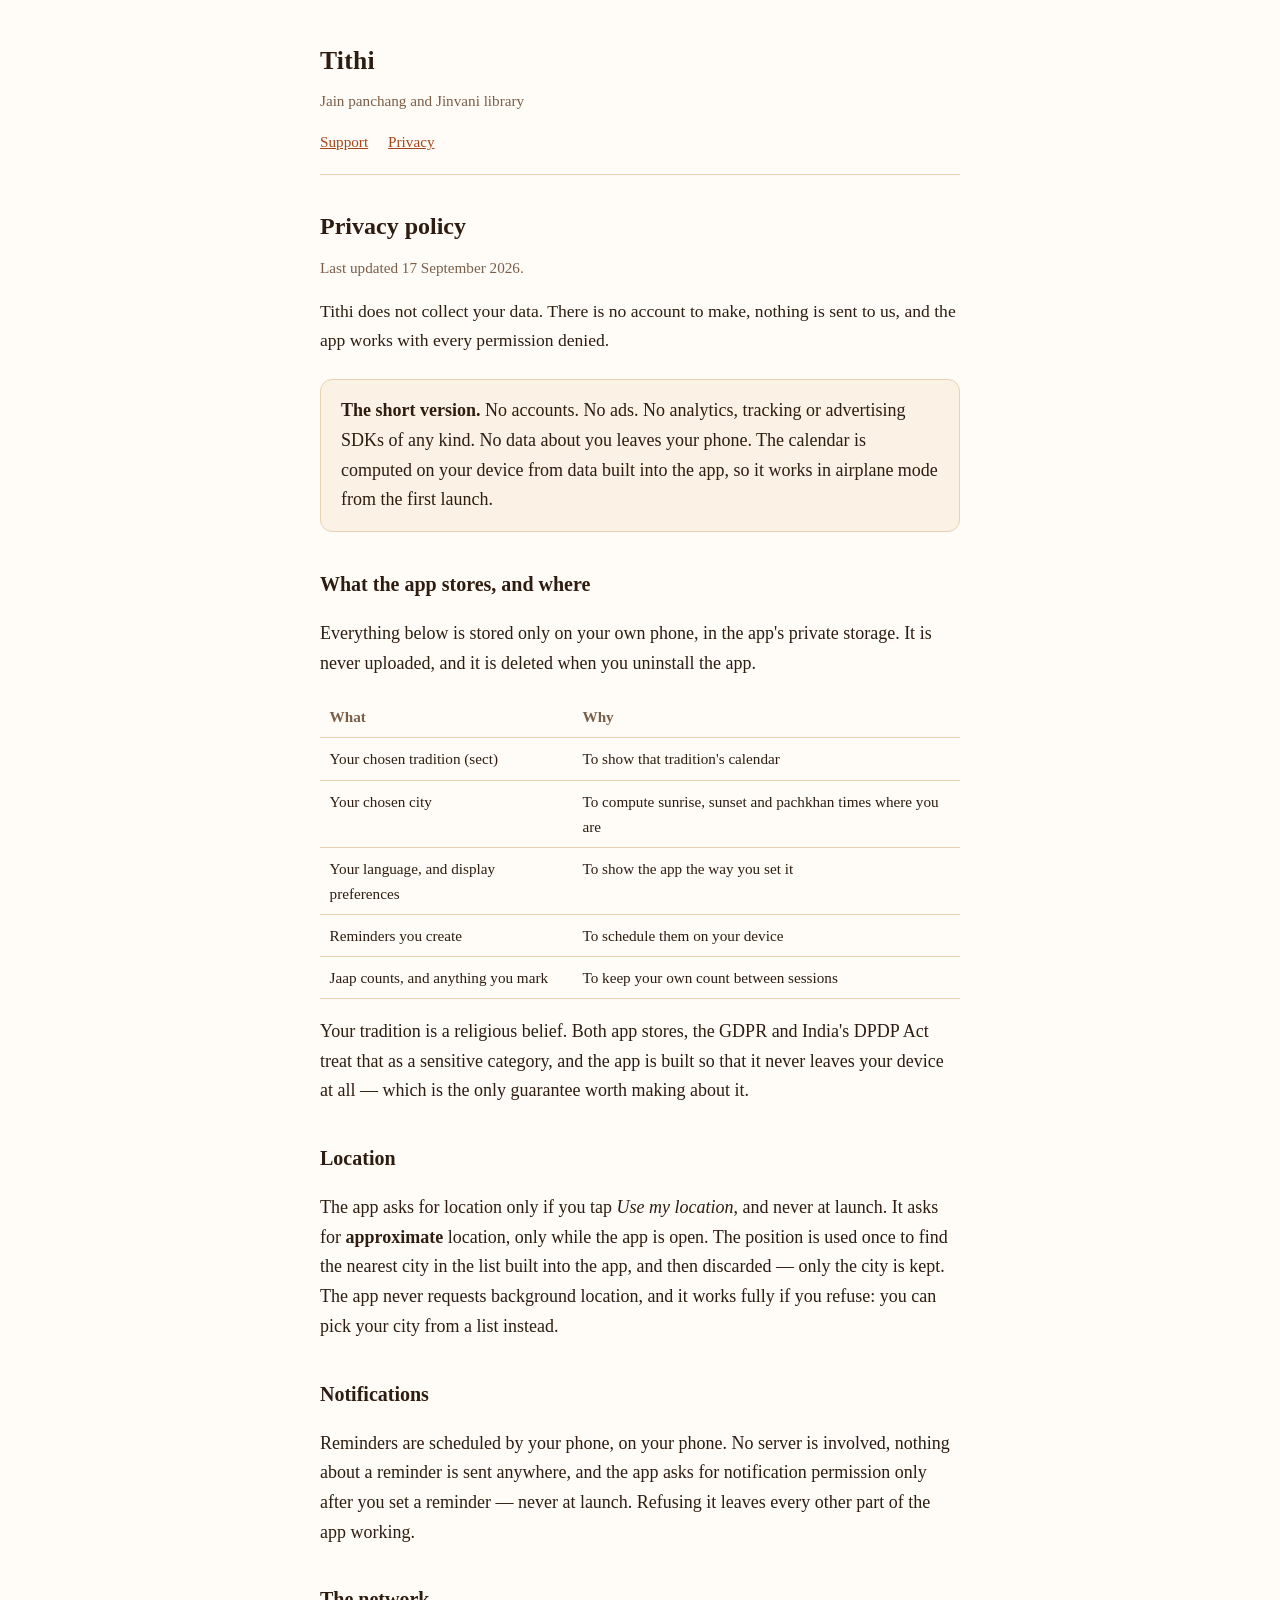
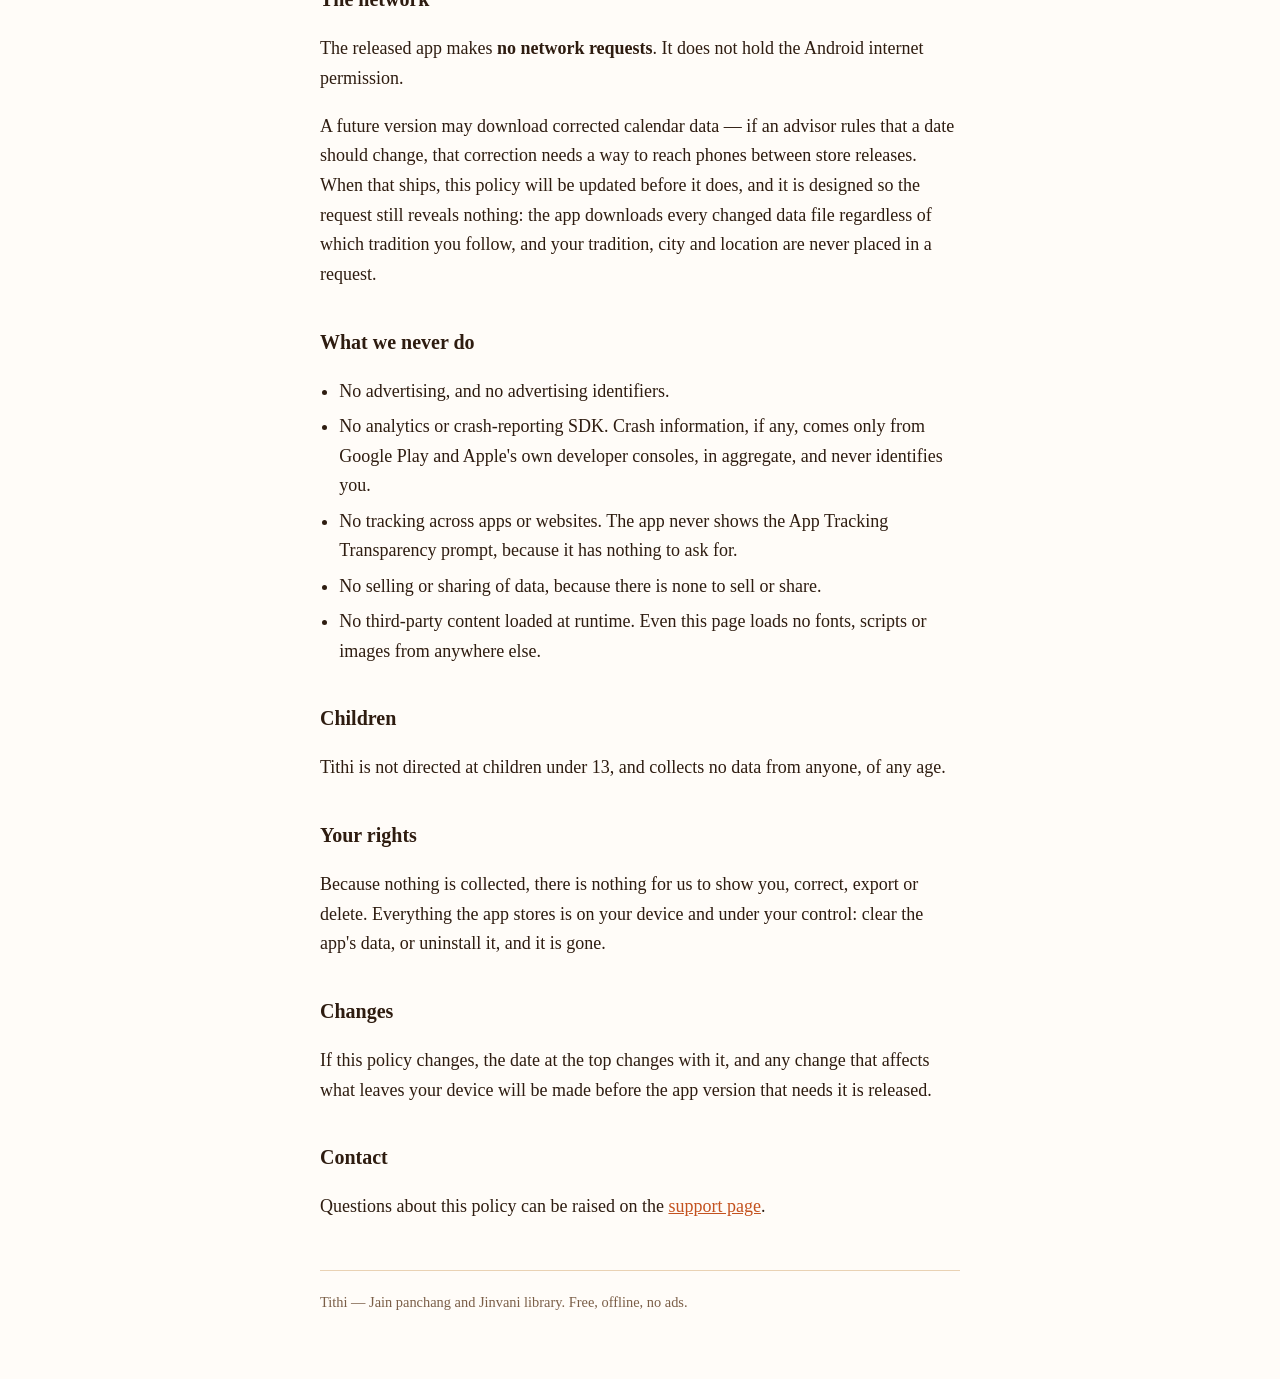
==== privacy.html @ 5e7230f5 "Privacy policy and support pages" ====
<!doctype html>
<html lang="en">
<head>
<meta charset="utf-8">
<meta name="viewport" content="width=device-width, initial-scale=1">
<title>Privacy policy — Tithi</title>
<meta name="description" content="The privacy policy for Tithi, a Jain panchang and Jinvani library. The app collects nothing.">
<link rel="stylesheet" href="style.css">
</head>
<body>
<div class="wrap">
<header>
  <p class="mark">Tithi</p>
  <p class="sub">Jain panchang and Jinvani library</p>
  <nav><a href="index.html">Support</a><a href="privacy.html">Privacy</a></nav>
</header>

<h1 style="font-size:1.5rem;margin:0 0 .5rem">Privacy policy</h1>
<p class="sub">Last updated 17 September 2026.</p>

<p class="lede">Tithi does not collect your data. There is no account to make, nothing is
sent to us, and the app works with every permission denied.</p>

<div class="card">
<strong>The short version.</strong> No accounts. No ads. No analytics, tracking or
advertising SDKs of any kind. No data about you leaves your phone. The calendar is computed
on your device from data built into the app, so it works in airplane mode from the first
launch.
</div>

<h2>What the app stores, and where</h2>

<p>Everything below is stored only on your own phone, in the app's private storage. It is
never uploaded, and it is deleted when you uninstall the app.</p>

<table>
<tr><th>What</th><th>Why</th></tr>
<tr><td>Your chosen tradition (sect)</td><td>To show that tradition's calendar</td></tr>
<tr><td>Your chosen city</td><td>To compute sunrise, sunset and pachkhan times where you are</td></tr>
<tr><td>Your language, and display preferences</td><td>To show the app the way you set it</td></tr>
<tr><td>Reminders you create</td><td>To schedule them on your device</td></tr>
<tr><td>Jaap counts, and anything you mark</td><td>To keep your own count between sessions</td></tr>
</table>

<p>Your tradition is a religious belief. Both app stores, the GDPR and India's DPDP Act treat
that as a sensitive category, and the app is built so that it never leaves your device at all
— which is the only guarantee worth making about it.</p>

<h2>Location</h2>

<p>The app asks for location only if you tap <em>Use my location</em>, and never at launch. It
asks for <strong>approximate</strong> location, only while the app is open. The position is
used once to find the nearest city in the list built into the app, and then discarded — only
the city is kept. The app never requests background location, and it works fully if you refuse:
you can pick your city from a list instead.</p>

<h2>Notifications</h2>

<p>Reminders are scheduled by your phone, on your phone. No server is involved, nothing about
a reminder is sent anywhere, and the app asks for notification permission only after you set
a reminder — never at launch. Refusing it leaves every other part of the app working.</p>

<h2>The network</h2>

<p>The released app makes <strong>no network requests</strong>. It does not hold the Android
internet permission.</p>

<p>A future version may download corrected calendar data — if an advisor rules that a date
should change, that correction needs a way to reach phones between store releases. When that
ships, this policy will be updated before it does, and it is designed so the request still
reveals nothing: the app downloads every changed data file regardless of which tradition you
follow, and your tradition, city and location are never placed in a request.</p>

<h2>What we never do</h2>

<ul>
<li>No advertising, and no advertising identifiers.</li>
<li>No analytics or crash-reporting SDK. Crash information, if any, comes only from
    Google Play and Apple's own developer consoles, in aggregate, and never identifies you.</li>
<li>No tracking across apps or websites. The app never shows the App Tracking Transparency
    prompt, because it has nothing to ask for.</li>
<li>No selling or sharing of data, because there is none to sell or share.</li>
<li>No third-party content loaded at runtime. Even this page loads no fonts, scripts or
    images from anywhere else.</li>
</ul>

<h2>Children</h2>

<p>Tithi is not directed at children under 13, and collects no data from anyone, of any age.</p>

<h2>Your rights</h2>

<p>Because nothing is collected, there is nothing for us to show you, correct, export or
delete. Everything the app stores is on your device and under your control: clear the app's
data, or uninstall it, and it is gone.</p>

<h2>Changes</h2>

<p>If this policy changes, the date at the top changes with it, and any change that affects
what leaves your device will be made before the app version that needs it is released.</p>

<h2>Contact</h2>

<p>Questions about this policy can be raised on the <a href="index.html">support page</a>.</p>

<footer>
Tithi — Jain panchang and Jinvani library. Free, offline, no ads.
</footer>
</div>
</body>
</html>
---- style.css ----
/* No web fonts, no analytics, no third-party anything: a page about not tracking
   people should not make their browser talk to a CDN to render itself. */
:root {
  --paper: #FFFCF8;
  --card: #FBF1E4;
  --hairline: #E9D2B4;
  --ink: #2E1C10;
  --ink2: #7A5E47;
  --kesar-deep: #A5461A;
  --kesar-ink: #C4521F;
}
* { box-sizing: border-box; }
body {
  margin: 0;
  background: var(--paper);
  color: var(--ink);
  font-family: "Iowan Old Style", "Palatino Linotype", Palatino, Georgia, "Noto Serif", serif;
  font-size: 18px;
  line-height: 1.65;
}
.wrap { max-width: 42rem; margin: 0 auto; padding: 2.5rem 1rem 4rem; }
header { border-bottom: 1px solid var(--hairline); padding-bottom: 1.25rem; margin-bottom: 2rem; }
.mark { font-size: 1.6rem; font-weight: 600; letter-spacing: .01em; margin: 0; }
.sub { color: var(--ink2); margin: .35rem 0 0; font-size: .95rem; }
nav { margin-top: 1rem; font-size: .95rem; }
nav a { color: var(--kesar-deep); margin-right: 1.25rem; }
a { color: var(--kesar-ink); }
a:hover { color: var(--kesar-deep); }
h2 { font-size: 1.25rem; margin: 2.25rem 0 .5rem; }
h3 { font-size: 1.05rem; margin: 1.5rem 0 .35rem; color: var(--kesar-deep); }
.card {
  background: var(--card);
  border: 1px solid var(--hairline);
  border-radius: 12px;
  padding: 1rem 1.25rem;
  margin: 1.5rem 0;
}
.lede { font-size: 1.1rem; }
ul { padding-left: 1.2rem; }
li { margin: .35rem 0; }
footer {
  margin-top: 3rem; padding-top: 1.25rem;
  border-top: 1px solid var(--hairline);
  color: var(--ink2); font-size: .9rem;
}
table { border-collapse: collapse; width: 100%; margin: 1rem 0; font-size: .95rem; }
th, td { text-align: left; padding: .5rem .6rem; border-bottom: 1px solid var(--hairline); vertical-align: top; }
th { color: var(--ink2); font-weight: 600; }
@media (max-width: 480px) { body { font-size: 17px; } .wrap { padding: 1.75rem 1rem 3rem; } }
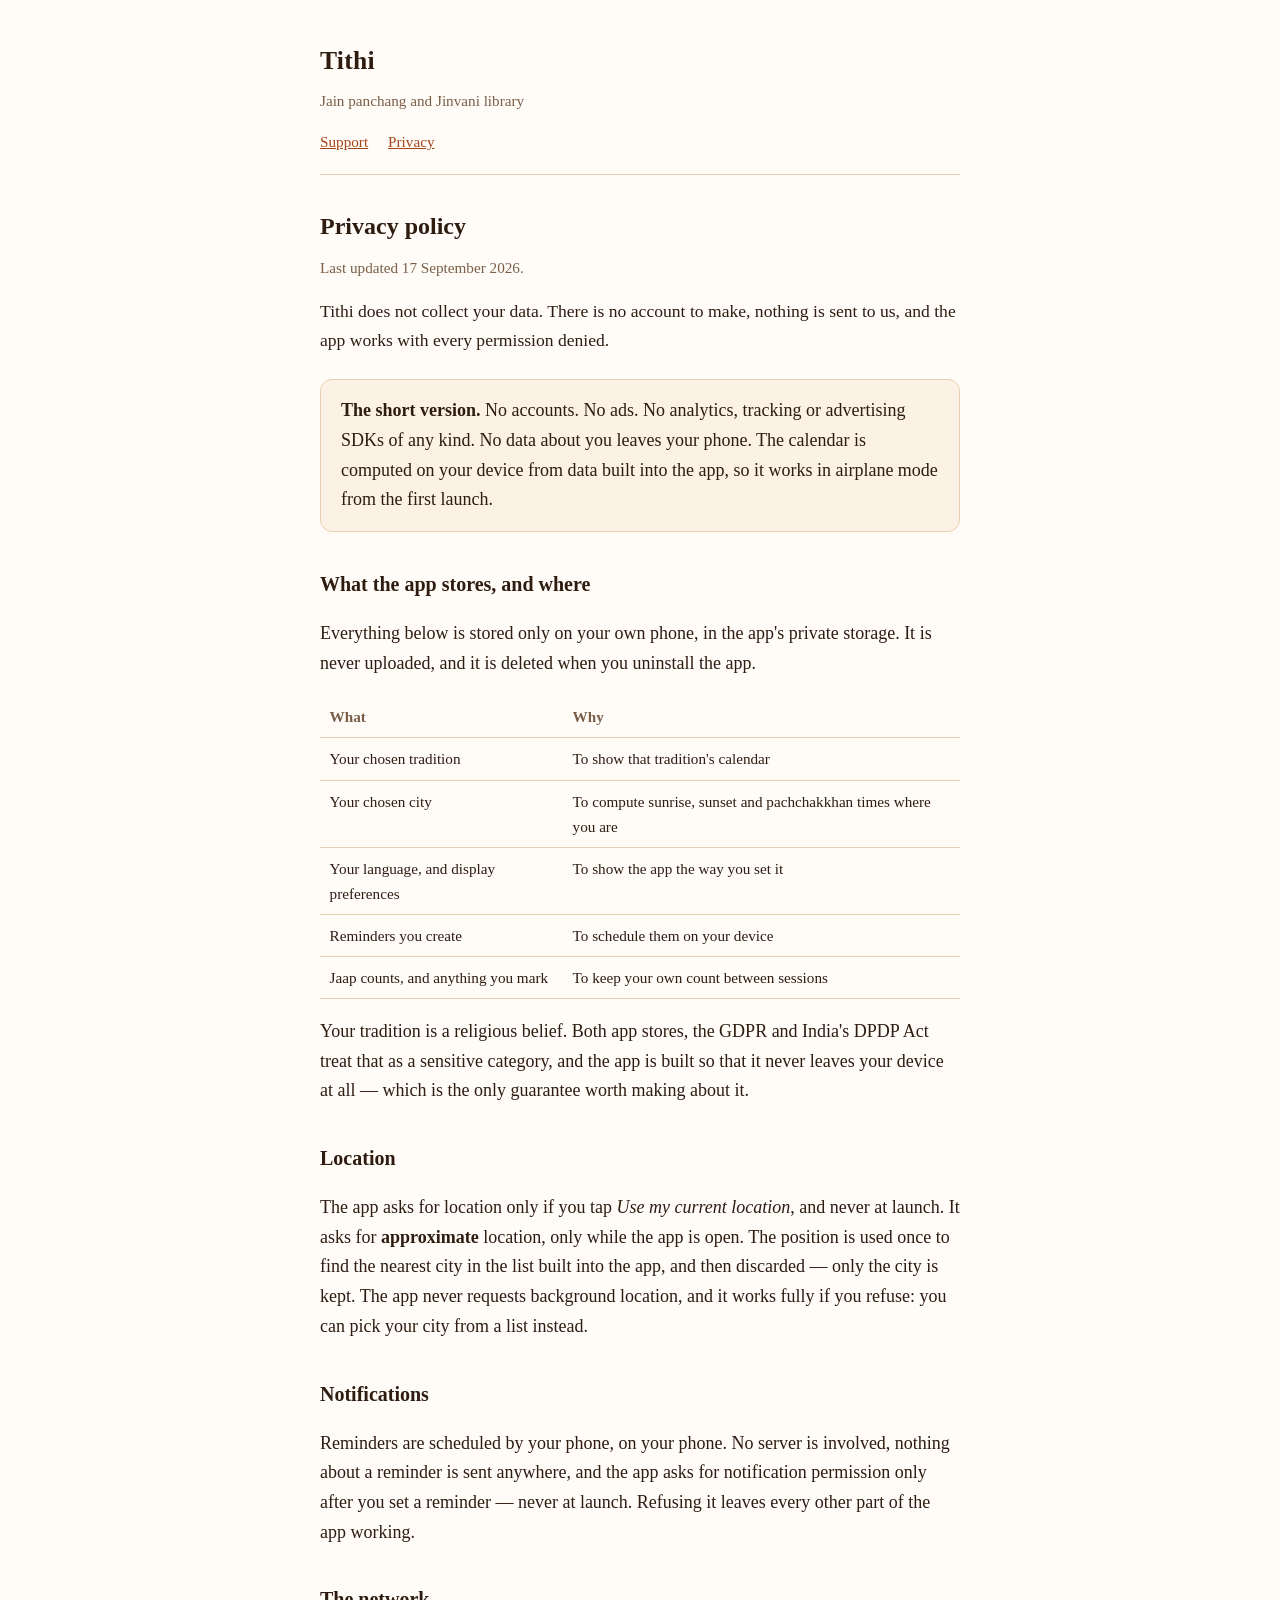
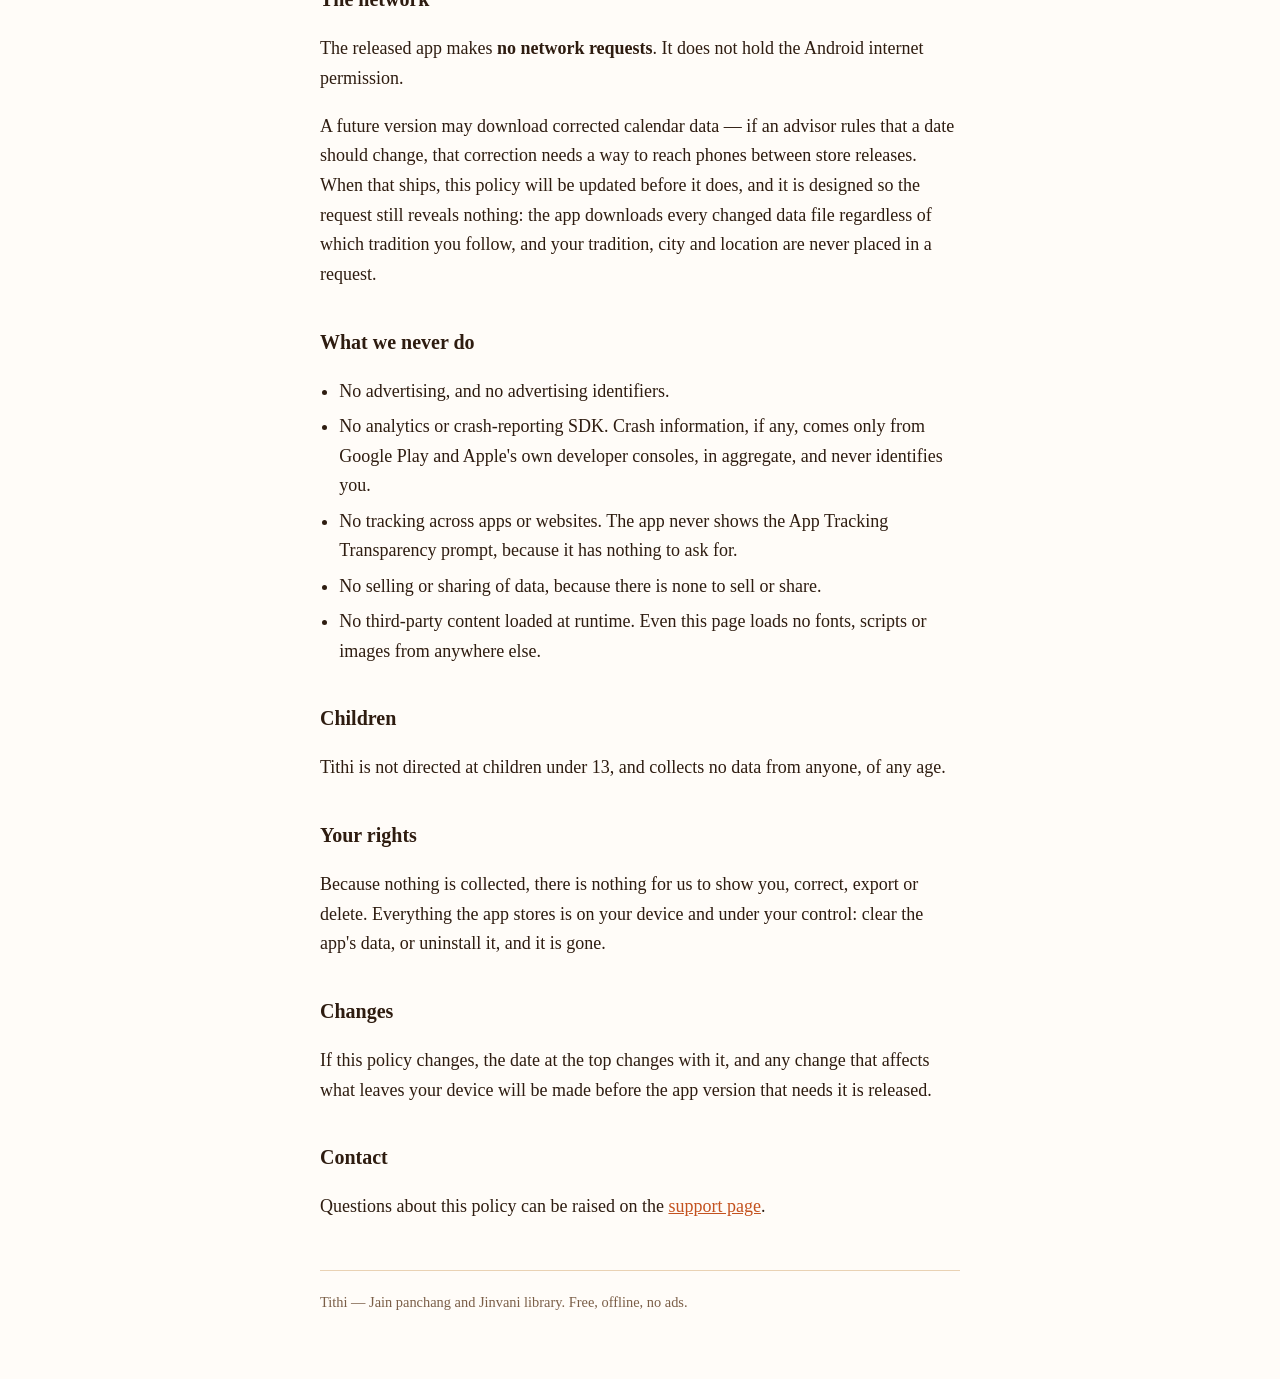
==== commit e6c57d53: "Quote the real button, "Use my current location"; spell pachchakkhan; tradition, not sect Matches th" ====
--- a/privacy.html
+++ b/privacy.html
@@ -35,8 +35,8 @@
 
 <table>
 <tr><th>What</th><th>Why</th></tr>
-<tr><td>Your chosen tradition (sect)</td><td>To show that tradition's calendar</td></tr>
-<tr><td>Your chosen city</td><td>To compute sunrise, sunset and pachkhan times where you are</td></tr>
+<tr><td>Your chosen tradition</td><td>To show that tradition's calendar</td></tr>
+<tr><td>Your chosen city</td><td>To compute sunrise, sunset and pachchakkhan times where you are</td></tr>
 <tr><td>Your language, and display preferences</td><td>To show the app the way you set it</td></tr>
 <tr><td>Reminders you create</td><td>To schedule them on your device</td></tr>
 <tr><td>Jaap counts, and anything you mark</td><td>To keep your own count between sessions</td></tr>
@@ -48,7 +48,7 @@
 
 <h2>Location</h2>
 
-<p>The app asks for location only if you tap <em>Use my location</em>, and never at launch. It
+<p>The app asks for location only if you tap <em>Use my current location</em>, and never at launch. It
 asks for <strong>approximate</strong> location, only while the app is open. The position is
 used once to find the nearest city in the list built into the app, and then discarded — only
 the city is kept. The app never requests background location, and it works fully if you refuse:
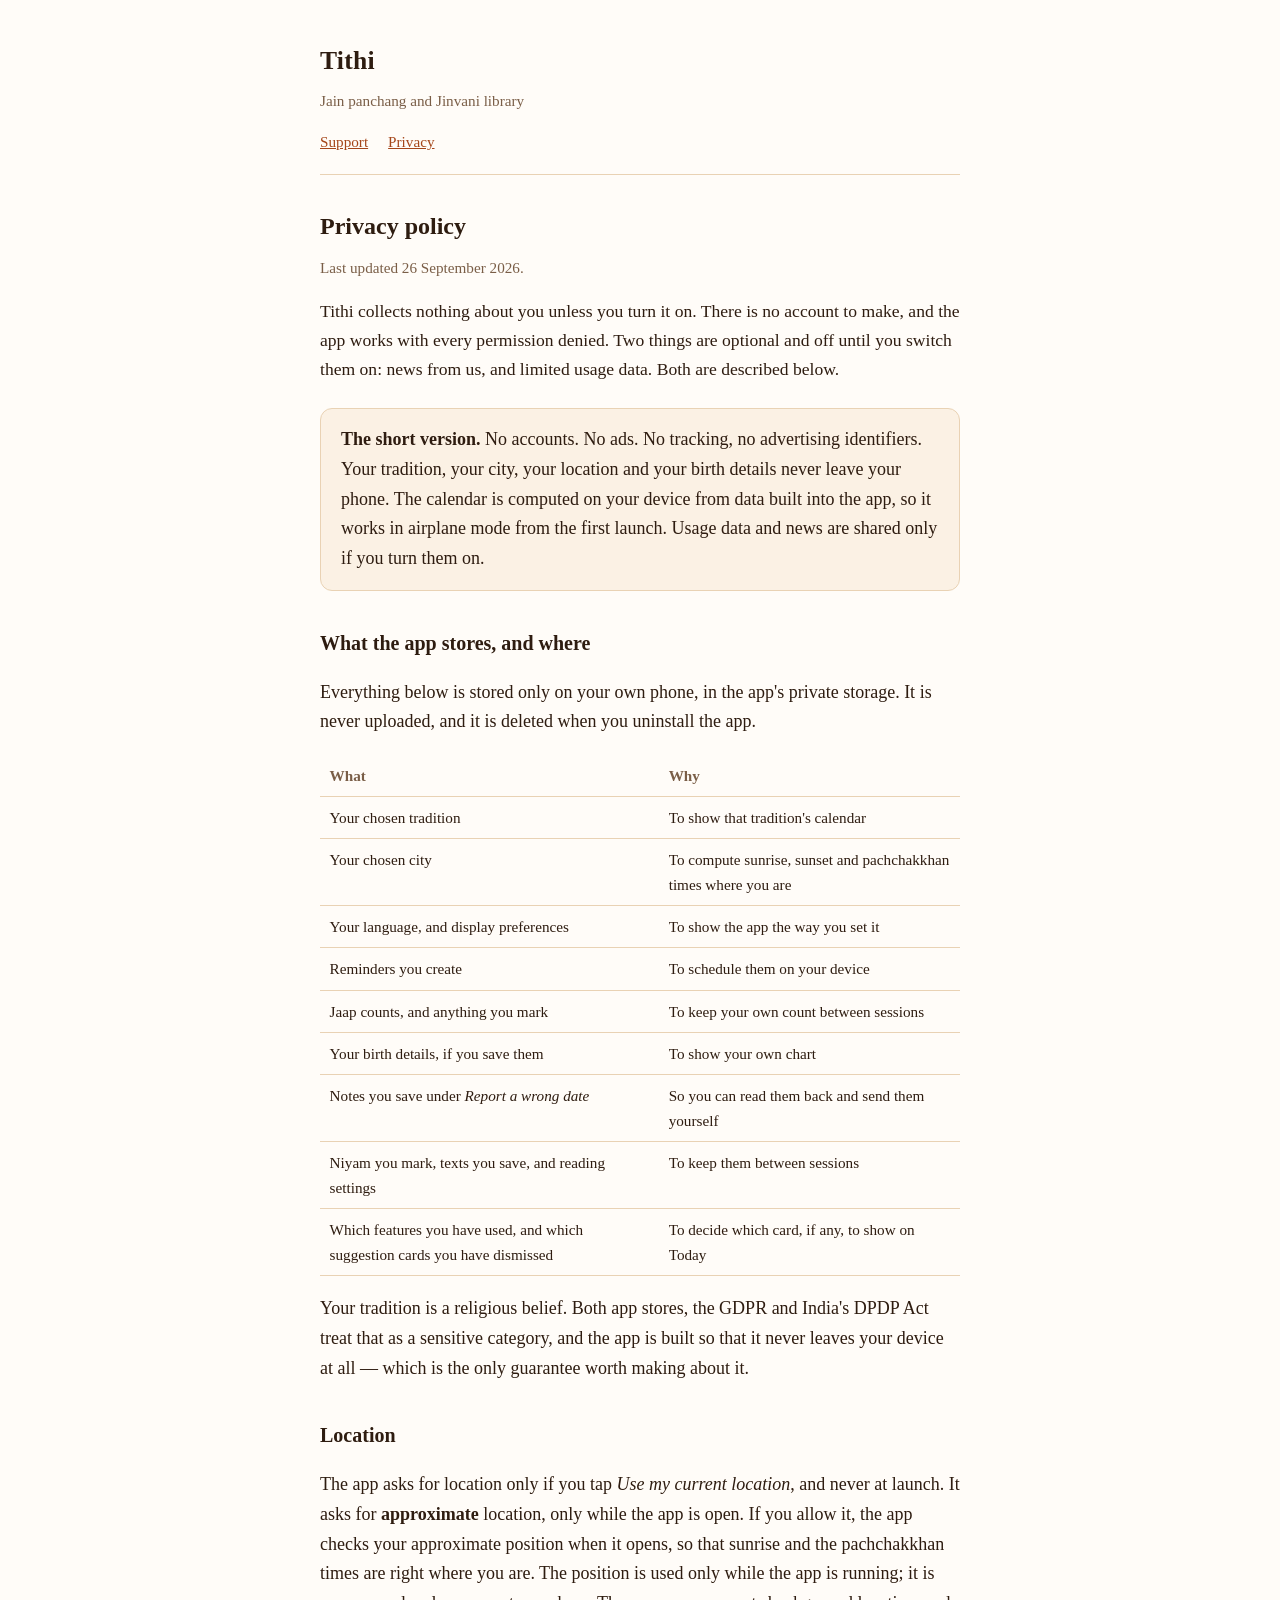
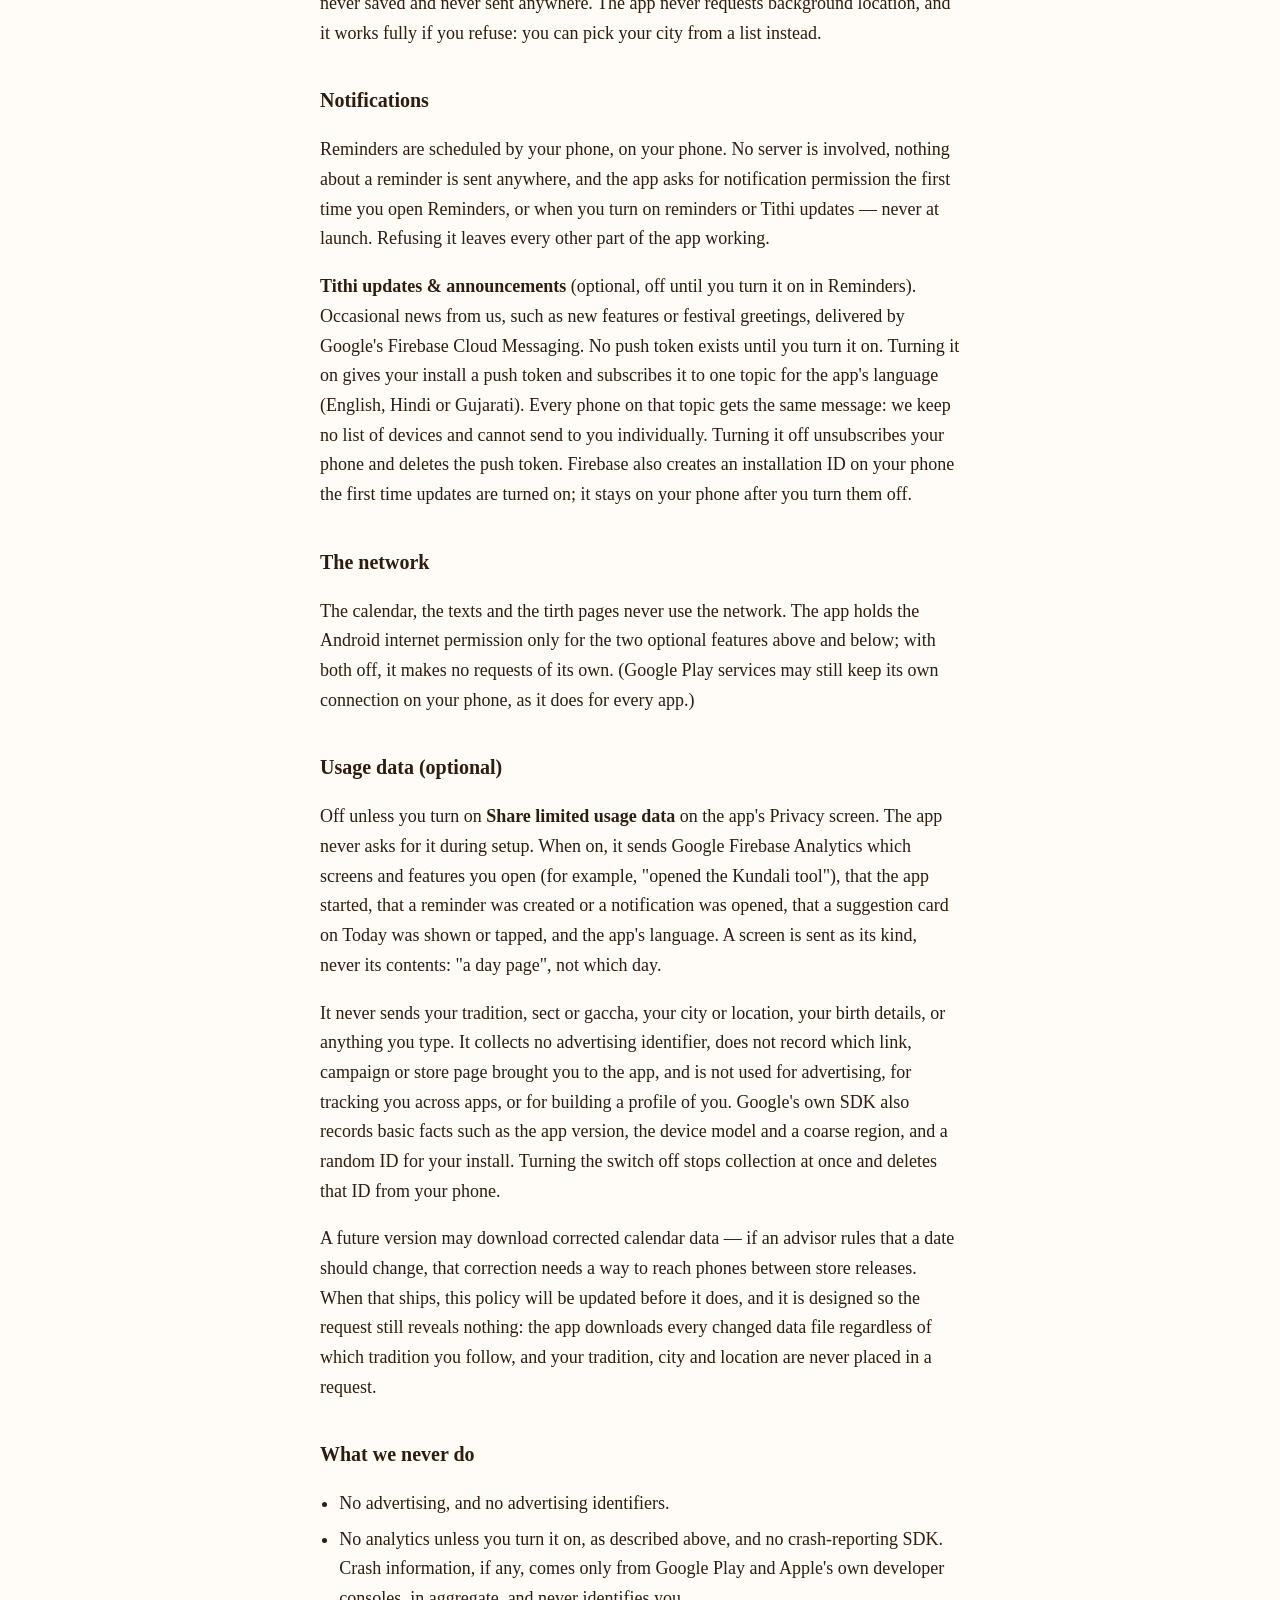
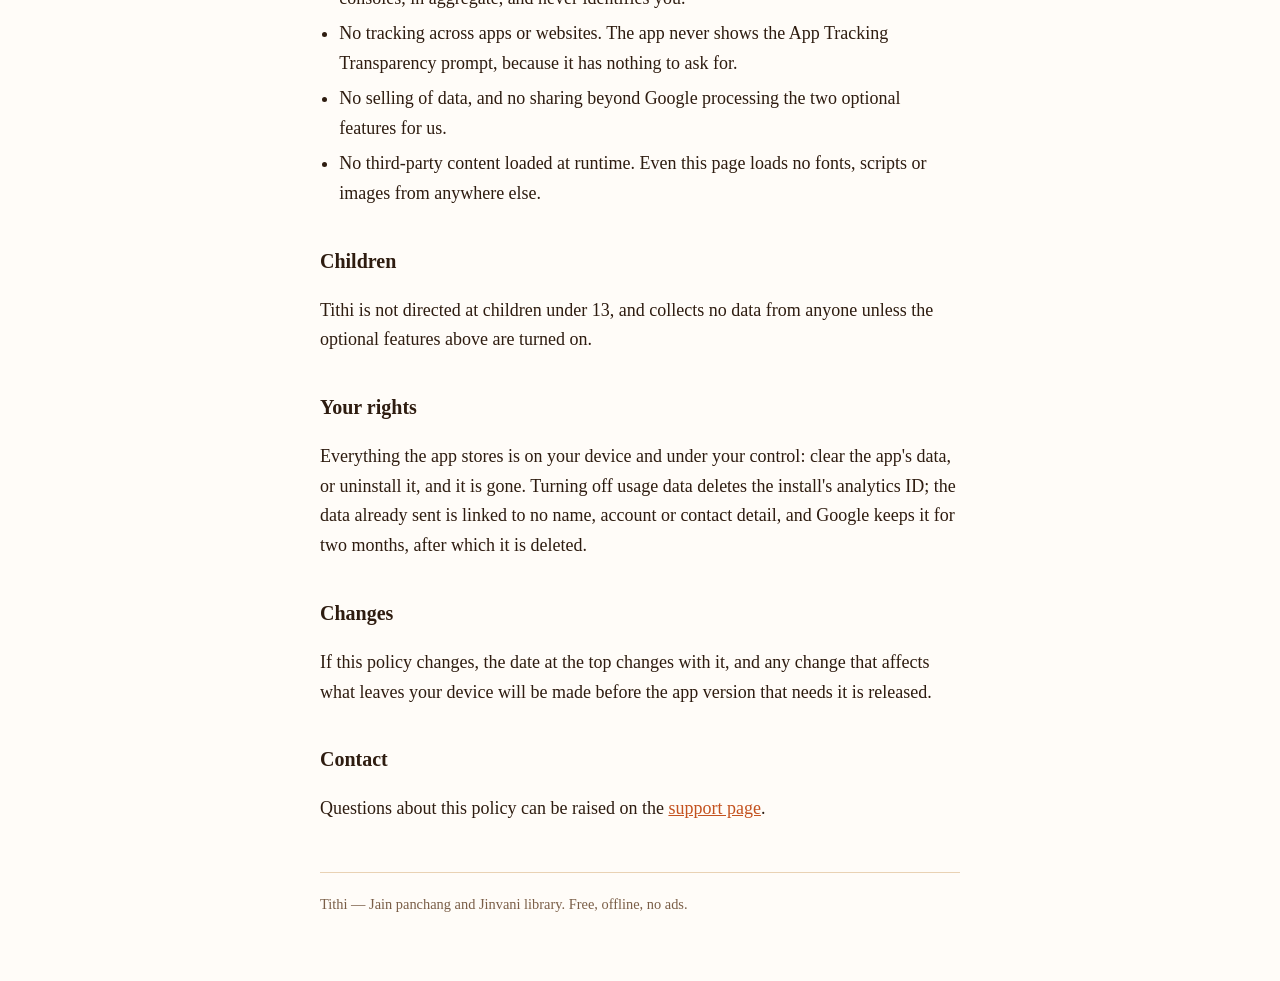
==== commit 7532167a: "Privacy policy for the current build (26 Sep): FCM token only after opt-in, usage data opt-in, locat" ====
--- a/privacy.html
+++ b/privacy.html
@@ -4,7 +4,7 @@
 <meta charset="utf-8">
 <meta name="viewport" content="width=device-width, initial-scale=1">
 <title>Privacy policy — Tithi</title>
-<meta name="description" content="The privacy policy for Tithi, a Jain panchang and Jinvani library. The app collects nothing.">
+<meta name="description" content="The privacy policy for Tithi, a Jain panchang and Jinvani library. Nothing is collected unless you turn it on.">
 <link rel="stylesheet" href="style.css">
 </head>
 <body>
@@ -16,16 +16,17 @@
 </header>
 
 <h1 style="font-size:1.5rem;margin:0 0 .5rem">Privacy policy</h1>
-<p class="sub">Last updated 17 September 2026.</p>
+<p class="sub">Last updated 26 September 2026.</p>
 
-<p class="lede">Tithi does not collect your data. There is no account to make, nothing is
-sent to us, and the app works with every permission denied.</p>
+<p class="lede">Tithi collects nothing about you unless you turn it on. There is no account to
+make, and the app works with every permission denied. Two things are optional and off until you
+switch them on: news from us, and limited usage data. Both are described below.</p>
 
 <div class="card">
-<strong>The short version.</strong> No accounts. No ads. No analytics, tracking or
-advertising SDKs of any kind. No data about you leaves your phone. The calendar is computed
-on your device from data built into the app, so it works in airplane mode from the first
-launch.
+<strong>The short version.</strong> No accounts. No ads. No tracking, no advertising
+identifiers. Your tradition, your city, your location and your birth details never leave your
+phone. The calendar is computed on your device from data built into the app, so it works in
+airplane mode from the first launch. Usage data and news are shared only if you turn them on.
 </div>
 
 <h2>What the app stores, and where</h2>
@@ -40,6 +41,10 @@
 <tr><td>Your language, and display preferences</td><td>To show the app the way you set it</td></tr>
 <tr><td>Reminders you create</td><td>To schedule them on your device</td></tr>
 <tr><td>Jaap counts, and anything you mark</td><td>To keep your own count between sessions</td></tr>
+<tr><td>Your birth details, if you save them</td><td>To show your own chart</td></tr>
+<tr><td>Notes you save under <em>Report a wrong date</em></td><td>So you can read them back and send them yourself</td></tr>
+<tr><td>Niyam you mark, texts you save, and reading settings</td><td>To keep them between sessions</td></tr>
+<tr><td>Which features you have used, and which suggestion cards you have dismissed</td><td>To decide which card, if any, to show on Today</td></tr>
 </table>
 
 <p>Your tradition is a religious belief. Both app stores, the GDPR and India's DPDP Act treat
@@ -49,21 +54,49 @@
 <h2>Location</h2>
 
 <p>The app asks for location only if you tap <em>Use my current location</em>, and never at launch. It
-asks for <strong>approximate</strong> location, only while the app is open. The position is
-used once to find the nearest city in the list built into the app, and then discarded — only
-the city is kept. The app never requests background location, and it works fully if you refuse:
+asks for <strong>approximate</strong> location, only while the app is open. If you allow it, the
+app checks your approximate position when it opens, so that sunrise and the pachchakkhan times are
+right where you are. The position is used only while the app is running; it is never saved and
+never sent anywhere. The app never requests background location, and it works fully if you refuse:
 you can pick your city from a list instead.</p>
 
 <h2>Notifications</h2>
 
 <p>Reminders are scheduled by your phone, on your phone. No server is involved, nothing about
-a reminder is sent anywhere, and the app asks for notification permission only after you set
-a reminder — never at launch. Refusing it leaves every other part of the app working.</p>
+a reminder is sent anywhere, and the app asks for notification permission the first time you open
+Reminders, or when you turn on reminders or Tithi updates — never at launch. Refusing it leaves every other part of the app working.</p>
+
+<p><strong>Tithi updates &amp; announcements</strong> (optional, off until you turn it on in
+Reminders). Occasional news from us, such as new features or festival greetings, delivered by
+Google's Firebase Cloud Messaging. No push token exists until you turn it on. Turning it on gives
+your install a push token and subscribes it to one topic for the app's language (English, Hindi or
+Gujarati). Every phone on that topic gets the same message: we keep no list of devices and cannot
+send to you individually. Turning it off unsubscribes your phone and deletes the push token.
+Firebase also creates an installation ID on your phone the first time updates are turned on; it
+stays on your phone after you turn them off.</p>
 
 <h2>The network</h2>
 
-<p>The released app makes <strong>no network requests</strong>. It does not hold the Android
-internet permission.</p>
+<p>The calendar, the texts and the tirth pages never use the network. The app holds the
+Android internet permission only for the two optional features above and below; with both off, it
+makes no requests of its own. (Google Play services may still keep its own connection on your
+phone, as it does for every app.)</p>
+
+<h2>Usage data (optional)</h2>
+
+<p>Off unless you turn on <strong>Share limited usage data</strong> on the app's Privacy screen.
+The app never asks for it during setup. When on, it sends Google Firebase Analytics which screens
+and features you open (for example, "opened the Kundali tool"), that the app started, that a
+reminder was created or a notification was opened, that a suggestion card on Today was shown or
+tapped, and the app's language. A screen is sent as its
+kind, never its contents: "a day page", not which day.</p>
+
+<p>It never sends your tradition, sect or gaccha, your city or location, your birth details, or
+anything you type. It collects no advertising identifier, does not record which link, campaign or store page
+brought you to the app, and is not used for advertising, for tracking you across apps, or for
+building a profile of you. Google's own SDK also records basic
+facts such as the app version, the device model and a coarse region, and a random ID for your
+install. Turning the switch off stops collection at once and deletes that ID from your phone.</p>
 
 <p>A future version may download corrected calendar data — if an advisor rules that a date
 should change, that correction needs a way to reach phones between store releases. When that
@@ -75,24 +108,28 @@
 
 <ul>
 <li>No advertising, and no advertising identifiers.</li>
-<li>No analytics or crash-reporting SDK. Crash information, if any, comes only from
-    Google Play and Apple's own developer consoles, in aggregate, and never identifies you.</li>
+<li>No analytics unless you turn it on, as described above, and no crash-reporting SDK.
+    Crash information, if any, comes only from Google Play and Apple's own developer consoles,
+    in aggregate, and never identifies you.</li>
 <li>No tracking across apps or websites. The app never shows the App Tracking Transparency
     prompt, because it has nothing to ask for.</li>
-<li>No selling or sharing of data, because there is none to sell or share.</li>
+<li>No selling of data, and no sharing beyond Google processing the two optional features
+    for us.</li>
 <li>No third-party content loaded at runtime. Even this page loads no fonts, scripts or
     images from anywhere else.</li>
 </ul>
 
 <h2>Children</h2>
 
-<p>Tithi is not directed at children under 13, and collects no data from anyone, of any age.</p>
+<p>Tithi is not directed at children under 13, and collects no data from anyone unless the
+optional features above are turned on.</p>
 
 <h2>Your rights</h2>
 
-<p>Because nothing is collected, there is nothing for us to show you, correct, export or
-delete. Everything the app stores is on your device and under your control: clear the app's
-data, or uninstall it, and it is gone.</p>
+<p>Everything the app stores is on your device and under your control: clear the app's data, or
+uninstall it, and it is gone. Turning off usage data deletes the install's analytics ID; the
+data already sent is linked to no name, account or contact detail, and Google keeps it for
+two months, after which it is deleted.</p>
 
 <h2>Changes</h2>
 
